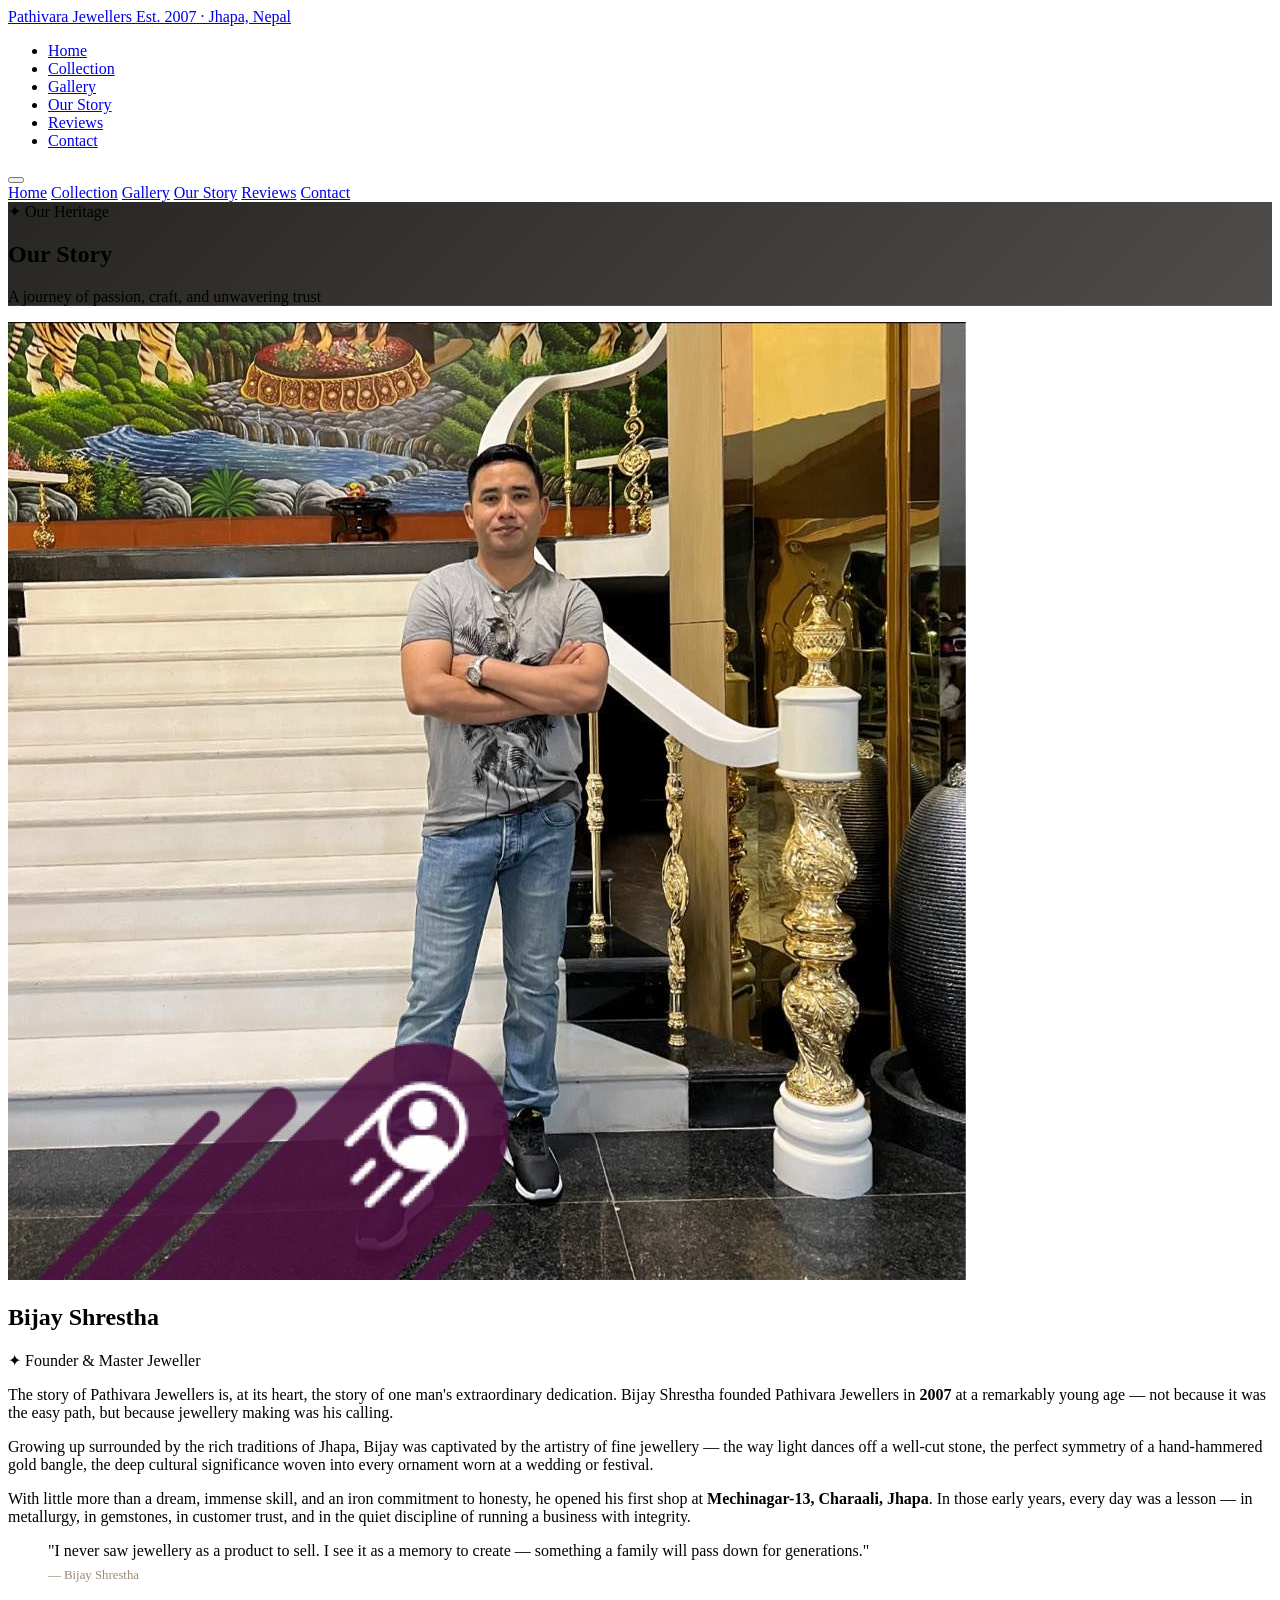
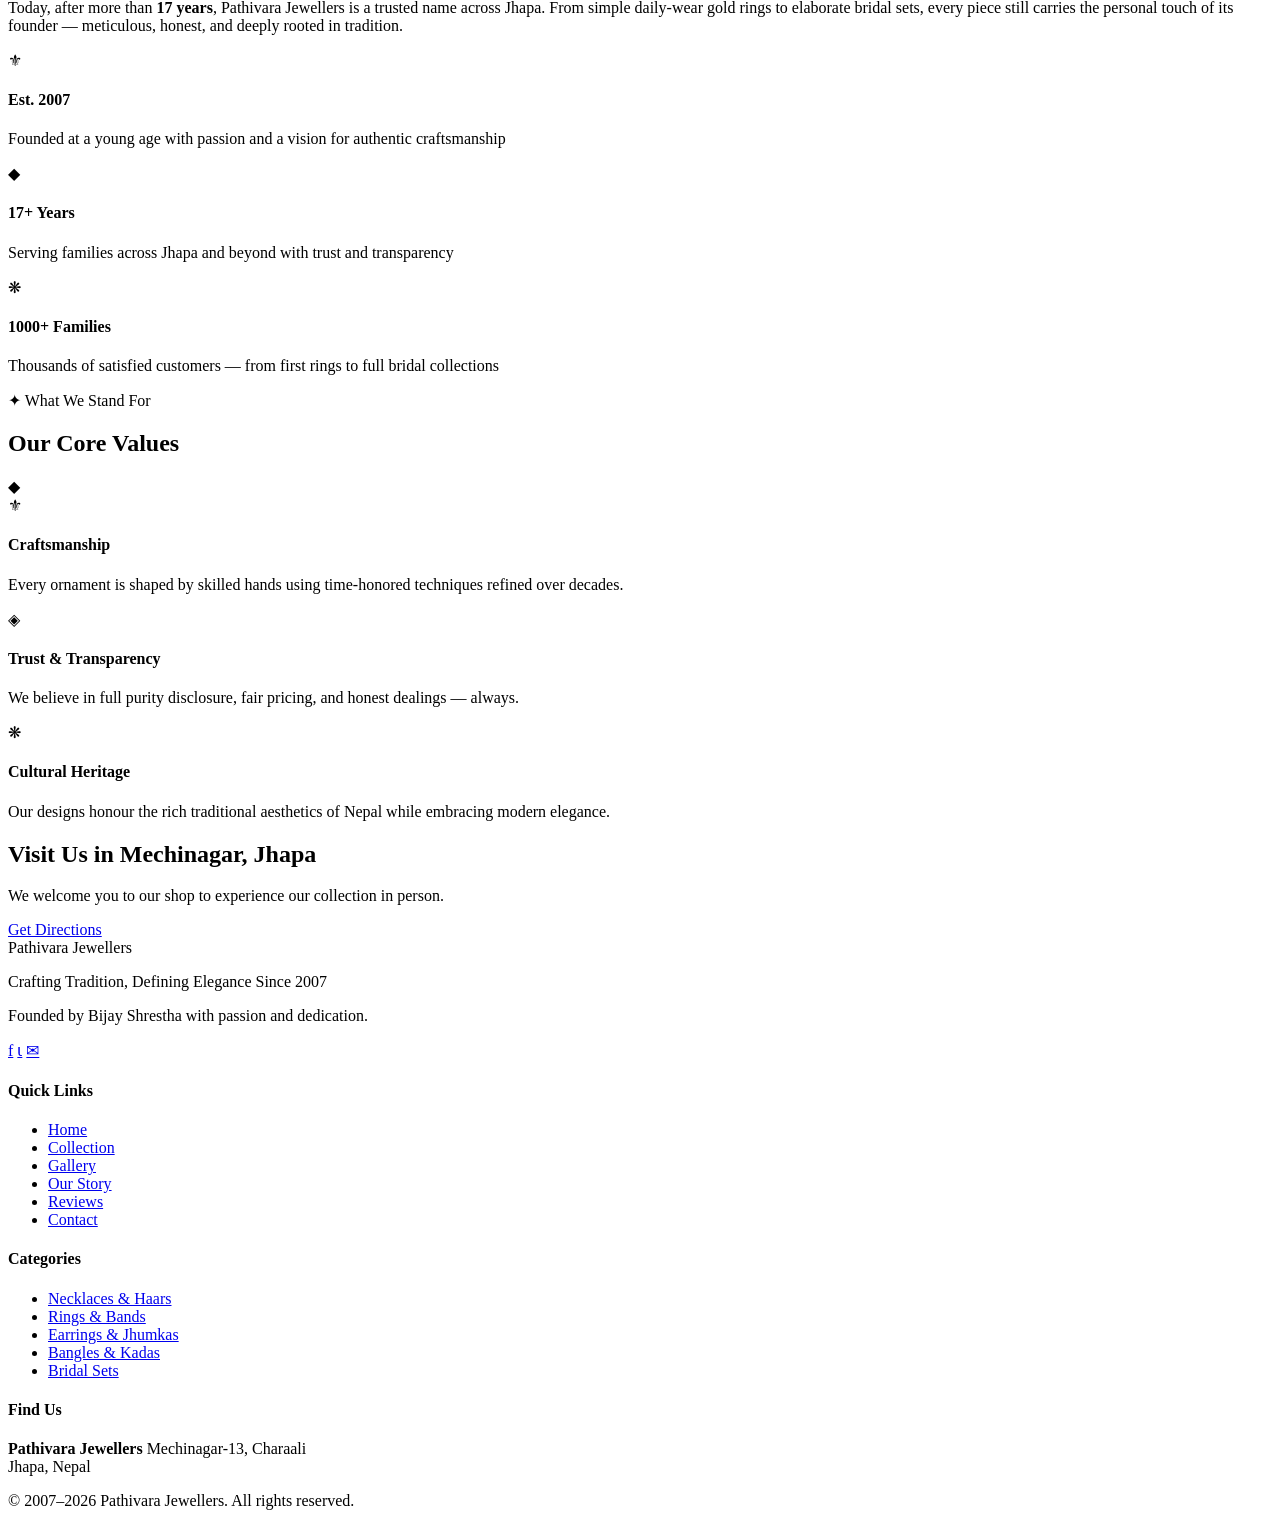
==== about.html @ 56f38c27 "Add files via upload" ====
<!DOCTYPE html>
<html lang="en">
<head>
  <!-- ============================================================
       Pathivara Jewellers — About / Our Story Page
       ============================================================ -->
  <meta charset="UTF-8" />
  <meta name="viewport" content="width=device-width, initial-scale=1.0" />
  <meta name="description" content="The story of Bijay Shrestha and how Pathivara Jewellers was founded with passion in Mechinagar, Jhapa, Nepal." />
  <title>Our Story | Pathivara Jewellers</title>

  <link rel="preconnect" href="https://fonts.googleapis.com" />
  <link rel="preconnect" href="https://fonts.gstatic.com" crossorigin />
  <link href="https://fonts.googleapis.com/css2?family=Cormorant+Garant:ital,wght@0,400;0,600;0,700;1,400;1,600&family=Jost:wght@300;400;500&family=Cinzel:wght@400;500;600&display=swap" rel="stylesheet" />
  <link rel="stylesheet" href="css/styles.css" />
</head>
<body>

  <!-- ── NAVBAR ── -->
  <nav class="navbar" aria-label="Main navigation">
    <div class="nav-inner">
      <a href="index.html" class="nav-logo">
        <span class="logo-main">Pathivara Jewellers</span>
        <span class="logo-sub">Est. 2007 · Jhapa, Nepal</span>
      </a>
      <ul class="nav-links">
        <li><a href="index.html">Home</a></li>
        <li><a href="products.html">Collection</a></li>
        <li><a href="gallery.html">Gallery</a></li>
        <li><a href="about.html" class="active">Our Story</a></li>
        <li><a href="reviews.html">Reviews</a></li>
        <li><a href="contact.html">Contact</a></li>
      </ul>
      <button class="nav-toggle" aria-label="Toggle navigation" aria-expanded="false">
        <span></span><span></span><span></span>
      </button>
    </div>
  </nav>
  <div class="nav-drawer">
    <a href="index.html">Home</a>
    <a href="products.html">Collection</a>
    <a href="gallery.html">Gallery</a>
    <a href="about.html">Our Story</a>
    <a href="reviews.html">Reviews</a>
    <a href="contact.html">Contact</a>
  </div>

  <!-- ── PAGE HERO ── -->
  <section class="page-hero" style="background-image:linear-gradient(135deg,rgba(10,8,5,0.88) 0%,rgba(10,8,5,0.72) 100%),url('https://images.unsplash.com/photo-1573408301185-9519f94815b2?w=1600&auto=format&fit=crop');background-size:cover;background-position:center;">
    <div class="container">
      <span class="page-eyebrow">✦ Our Heritage</span>
      <h1 class="page-title">Our Story</h1>
      <p class="page-subtitle">A journey of passion, craft, and unwavering trust</p>
    </div>
  </section>

  <!-- ── FOUNDER STORY ── -->
  <section class="section">
    <div class="container">
      <div class="about-layout">

        <!-- Image -->
        <div class="about-image-stack reveal">
          <img
            class="img-main"
            src="bijay shrestha.jpg"
            alt="A jewellery craftsman at work"
            loading="lazy"
          />
        </div>

        <!-- Text -->
        <div class="about-text reveal reveal-delay-1">
          <h2>Bijay Shrestha</h2>
          <span class="founder-title">✦ Founder &amp; Master Jeweller</span>

          <p>
            The story of Pathivara Jewellers is, at its heart, the story of one man's extraordinary dedication. Bijay Shrestha founded Pathivara Jewellers in <strong>2007</strong> at a remarkably young age — not because it was the easy path, but because jewellery making was his calling.
          </p>
          <p>
            Growing up surrounded by the rich traditions of Jhapa, Bijay was captivated by the artistry of fine jewellery — the way light dances off a well-cut stone, the perfect symmetry of a hand-hammered gold bangle, the deep cultural significance woven into every ornament worn at a wedding or festival.
          </p>
          <p>
            With little more than a dream, immense skill, and an iron commitment to honesty, he opened his first shop at <strong>Mechinagar-13, Charaali, Jhapa</strong>. In those early years, every day was a lesson — in metallurgy, in gemstones, in customer trust, and in the quiet discipline of running a business with integrity.
          </p>

          <blockquote class="quote-line">
            "I never saw jewellery as a product to sell. I see it as a memory to create — something a family will pass down for generations."
            <cite style="display:block;margin-top:8px;font-size:0.8rem;font-style:normal;color:#9A8A72;">— Bijay Shrestha</cite>
          </blockquote>

          <p>
            Today, after more than <strong>17 years</strong>, Pathivara Jewellers is a trusted name across Jhapa. From simple daily-wear gold rings to elaborate bridal sets, every piece still carries the personal touch of its founder — meticulous, honest, and deeply rooted in tradition.
          </p>
        </div>
      </div>
    </div>
  </section>

  <!-- ── MILESTONE STRIP ── -->
  <div class="intro-strip">
    <div class="container">
      <div class="intro-grid">
        <div class="intro-item reveal">
          <div class="icon">⚜</div>
          <h4>Est. 2007</h4>
          <p>Founded at a young age with passion and a vision for authentic craftsmanship</p>
        </div>
        <div class="intro-item reveal reveal-delay-1">
          <div class="icon">◆</div>
          <h4>17+ Years</h4>
          <p>Serving families across Jhapa and beyond with trust and transparency</p>
        </div>
        <div class="intro-item reveal reveal-delay-2">
          <div class="icon">❋</div>
          <h4>1000+ Families</h4>
          <p>Thousands of satisfied customers — from first rings to full bridal collections</p>
        </div>
      </div>
    </div>
  </div>

  <!-- ── OUR VALUES ── -->
  <section class="section section--ivory">
    <div class="container">
      <div class="section-heading reveal">
        <span class="eyebrow">✦ What We Stand For</span>
        <h2>Our Core Values</h2>
        <div class="divider"><span>◆</span></div>
      </div>

      <div class="values-grid">
        <div class="value-card reveal">
          <div class="icon">⚜</div>
          <h4>Craftsmanship</h4>
          <p>Every ornament is shaped by skilled hands using time-honored techniques refined over decades.</p>
        </div>
        <div class="value-card reveal reveal-delay-1">
          <div class="icon">◈</div>
          <h4>Trust & Transparency</h4>
          <p>We believe in full purity disclosure, fair pricing, and honest dealings — always.</p>
        </div>
        <div class="value-card reveal reveal-delay-2">
          <div class="icon">❋</div>
          <h4>Cultural Heritage</h4>
          <p>Our designs honour the rich traditional aesthetics of Nepal while embracing modern elegance.</p>
        </div>
      </div>
    </div>
  </section>

  <!-- ── CTA ── -->
  <div class="cta-banner">
    <div class="container">
      <h2 class="reveal">Visit Us in Mechinagar, Jhapa</h2>
      <p class="reveal reveal-delay-1">We welcome you to our shop to experience our collection in person.</p>
      <a href="contact.html" class="btn btn-gold reveal reveal-delay-2">Get Directions</a>
    </div>
  </div>

  <!-- ── FOOTER ── -->
  <footer class="footer">
    <div class="container">
      <div class="footer-grid">
        <div class="footer-brand">
          <div class="logo-main">Pathivara Jewellers</div>
          <p class="logo-tagline">Crafting Tradition, Defining Elegance Since 2007</p>
          <p>Founded by Bijay Shrestha with passion and dedication.</p>
          <div class="footer-social">
            <a href="#" class="social-link" aria-label="Facebook">&#x66;</a>
            <a href="#" class="social-link" aria-label="Instagram">&#x269;</a>
            <a href="#" class="social-link" aria-label="WhatsApp">&#x2709;</a>
          </div>
        </div>
        <div class="footer-col">
          <h4>Quick Links</h4>
          <ul>
            <li><a href="index.html">Home</a></li>
            <li><a href="products.html">Collection</a></li>
            <li><a href="gallery.html">Gallery</a></li>
            <li><a href="about.html">Our Story</a></li>
            <li><a href="reviews.html">Reviews</a></li>
            <li><a href="contact.html">Contact</a></li>
          </ul>
        </div>
        <div class="footer-col">
          <h4>Categories</h4>
          <ul>
            <li><a href="products.html">Necklaces &amp; Haars</a></li>
            <li><a href="products.html">Rings &amp; Bands</a></li>
            <li><a href="products.html">Earrings &amp; Jhumkas</a></li>
            <li><a href="products.html">Bangles &amp; Kadas</a></li>
            <li><a href="products.html">Bridal Sets</a></li>
          </ul>
        </div>
        <div class="footer-col">
          <h4>Find Us</h4>
          <address class="footer-address" style="font-style:normal;">
            <strong>Pathivara Jewellers</strong>
            Mechinagar-13, Charaali<br />Jhapa, Nepal
          </address>
        </div>
      </div>
      <div class="footer-bottom">
        <p>&copy; 2007–<span id="year"></span> <span>Pathivara Jewellers</span>. All rights reserved.</p>
      </div>
    </div>
  </footer>

  <script src="js/script.js"></script>
  <script>document.getElementById('year').textContent = new Date().getFullYear();</script>
</body>
</html>
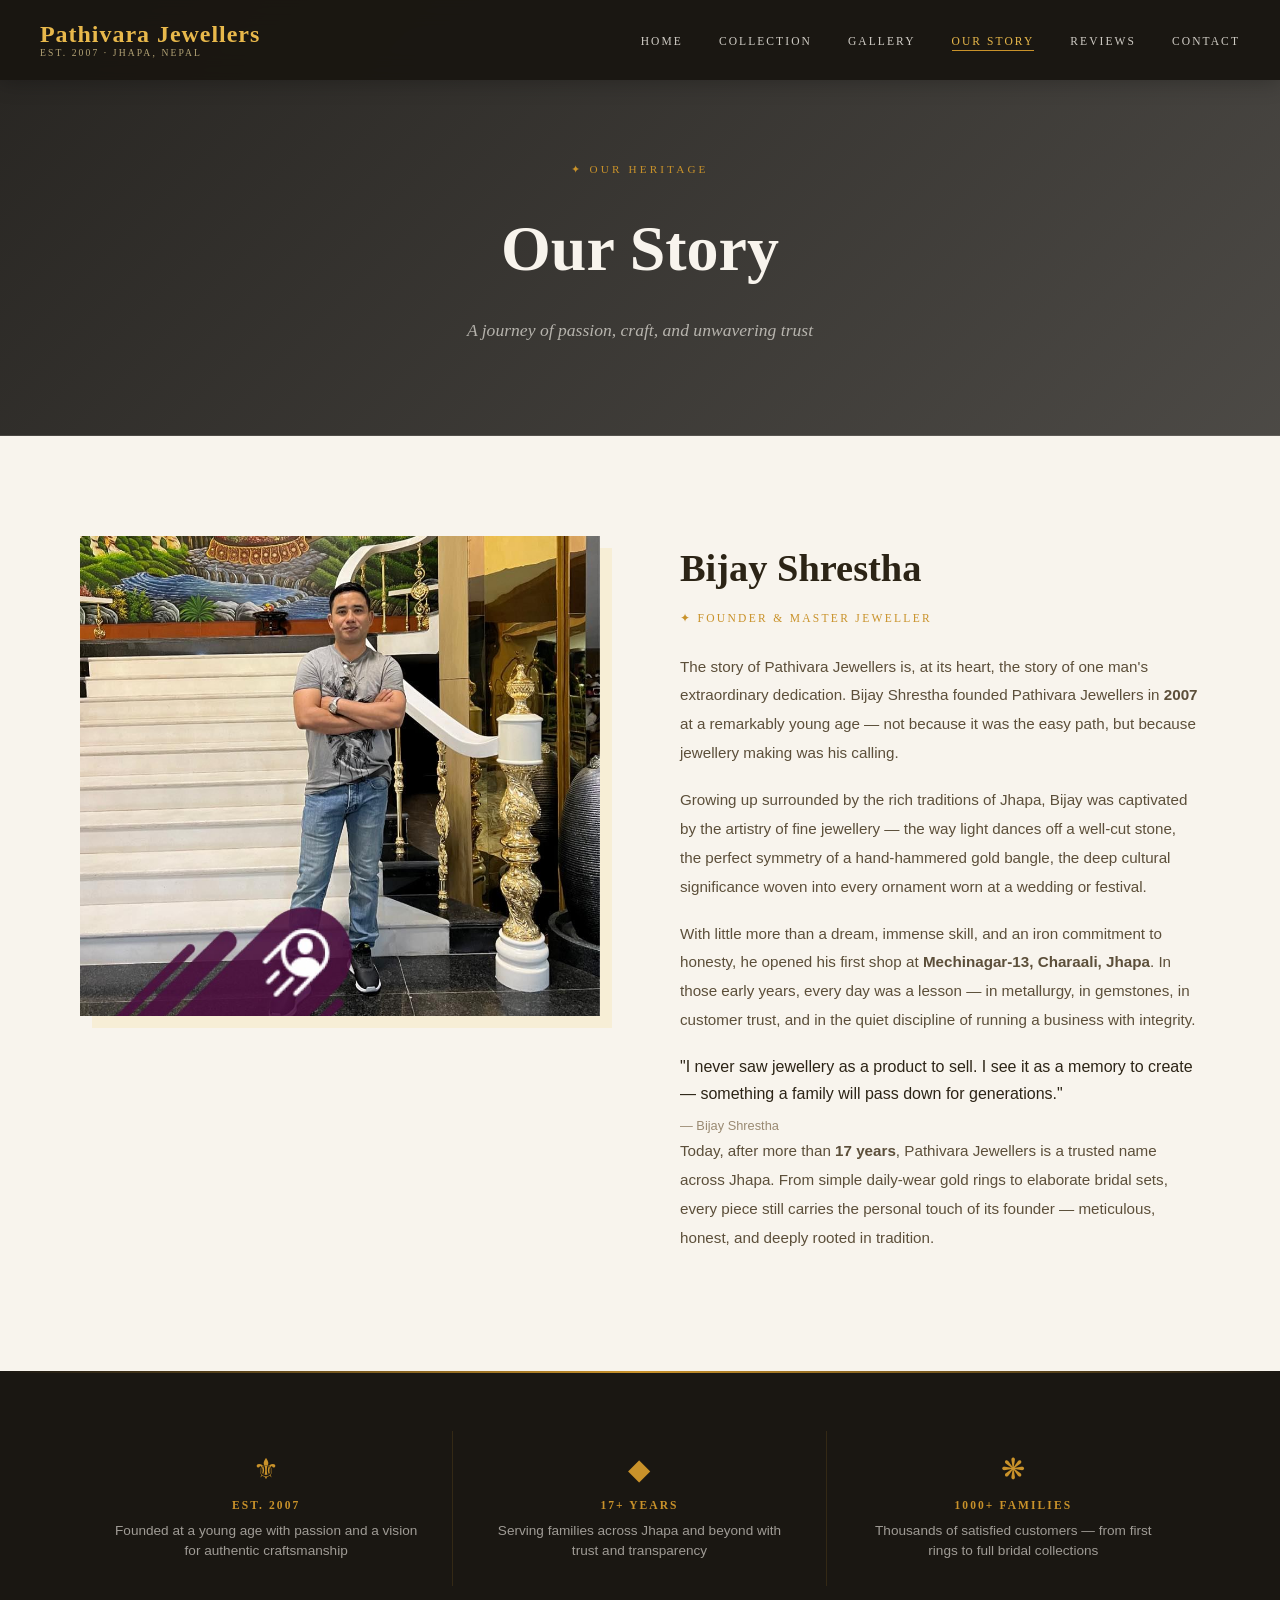
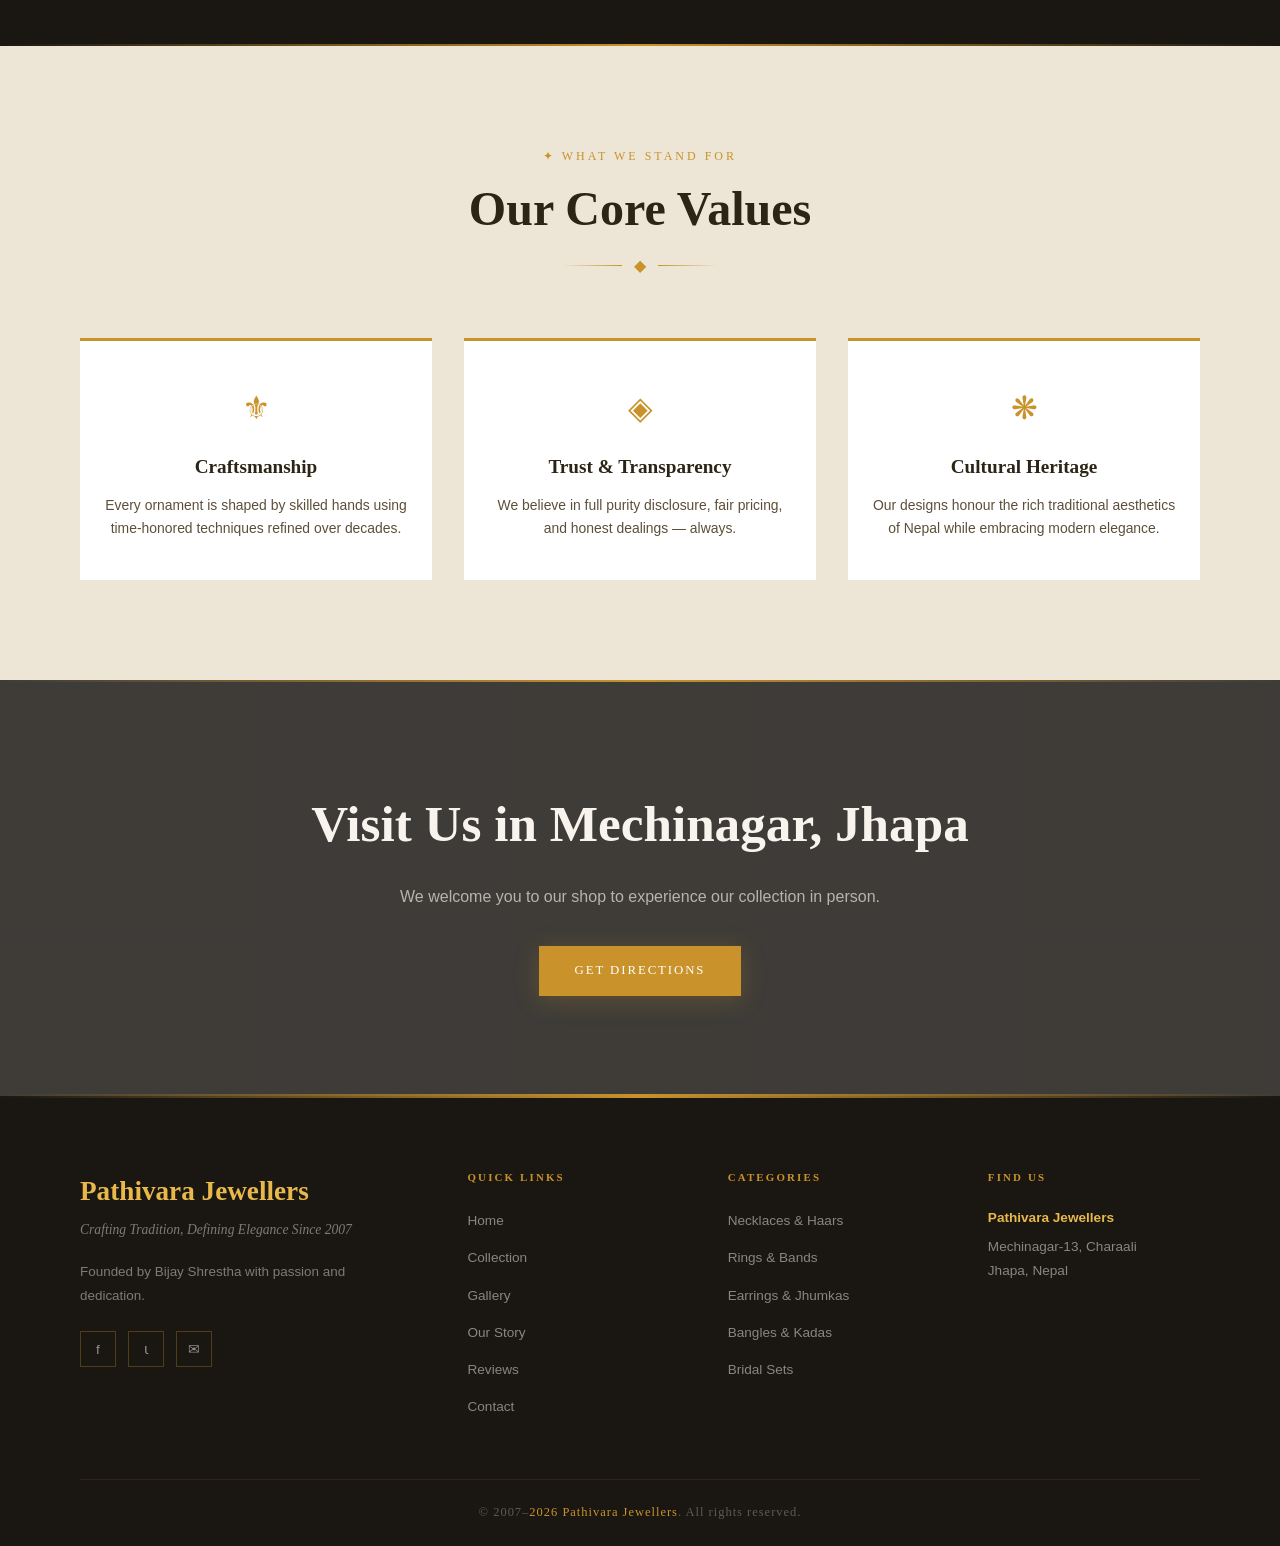
==== commit fdc91cac: "Fix stylesheet and script path references" ====
--- a/about.html
+++ b/about.html
@@ -12,7 +12,7 @@
   <link rel="preconnect" href="https://fonts.googleapis.com" />
   <link rel="preconnect" href="https://fonts.gstatic.com" crossorigin />
   <link href="https://fonts.googleapis.com/css2?family=Cormorant+Garant:ital,wght@0,400;0,600;0,700;1,400;1,600&family=Jost:wght@300;400;500&family=Cinzel:wght@400;500;600&display=swap" rel="stylesheet" />
-  <link rel="stylesheet" href="css/styles.css" />
+  <link rel="stylesheet" href="styles.css" />
 </head>
 <body>
 
@@ -207,7 +207,7 @@
     </div>
   </footer>
 
-  <script src="js/script.js"></script>
+  <script src="script.js"></script>
   <script>document.getElementById('year').textContent = new Date().getFullYear();</script>
 </body>
 </html>
--- a/styles.css
+++ b/styles.css
@@ -0,0 +1,1865 @@
+/* ============================================================
+   Pathivara Jewellers — Main Stylesheet
+   Author: Pathivara Jewellers Web Team
+   Description: Premium jewellery shop design with traditional
+                Nepali aesthetics and modern luxury feel.
+   ============================================================ */
+
+/* ── Google Fonts are imported in HTML <head> ── */
+
+/* ============================================================
+   1. CSS CUSTOM PROPERTIES (Design Tokens)
+   ============================================================ */
+:root {
+  /* Color Palette */
+  --gold:        #C9922A;
+  --gold-light:  #E8B84B;
+  --gold-pale:   #F5DFA0;
+  --gold-muted:  #8A6420;
+  --ivory:       #F8F4ED;
+  --ivory-dark:  #EDE6D6;
+  --charcoal:    #1A1712;
+  --charcoal-mid:#2E2A24;
+  --text-dark:   #2C2416;
+  --text-mid:    #5C4F3A;
+  --text-light:  #9A8A72;
+  --white:       #FFFFFF;
+  --red-accent:  #8B2635;
+
+  /* Typography */
+  --font-display: 'Cormorant Garant', Georgia, serif;
+  --font-body:    'Jost', sans-serif;
+  --font-accent:  'Cinzel', serif;
+
+  /* Spacing */
+  --section-pad: 100px;
+  --container:   1200px;
+
+  /* Transitions */
+  --ease: cubic-bezier(0.25, 0.46, 0.45, 0.94);
+  --slow: 0.6s;
+  --fast: 0.25s;
+
+  /* Shadows */
+  --shadow-sm:  0 2px 12px rgba(0,0,0,0.08);
+  --shadow-md:  0 8px 32px rgba(0,0,0,0.12);
+  --shadow-lg:  0 20px 60px rgba(0,0,0,0.18);
+  --shadow-gold: 0 4px 24px rgba(201,146,42,0.25);
+}
+
+/* ============================================================
+   2. RESET & BASE
+   ============================================================ */
+*, *::before, *::after {
+  box-sizing: border-box;
+  margin: 0;
+  padding: 0;
+}
+
+html {
+  scroll-behavior: smooth;
+  font-size: 16px;
+}
+
+body {
+  font-family: var(--font-body);
+  color: var(--text-dark);
+  background: var(--ivory);
+  line-height: 1.7;
+  overflow-x: hidden;
+}
+
+img {
+  max-width: 100%;
+  display: block;
+}
+
+a {
+  text-decoration: none;
+  color: inherit;
+}
+
+ul {
+  list-style: none;
+}
+
+/* ============================================================
+   3. UTILITY CLASSES
+   ============================================================ */
+.container {
+  max-width: var(--container);
+  margin: 0 auto;
+  padding: 0 40px;
+}
+
+.section {
+  padding: var(--section-pad) 0;
+}
+
+.section--dark {
+  background: var(--charcoal);
+  color: var(--ivory);
+}
+
+.section--ivory {
+  background: var(--ivory-dark);
+}
+
+/* Section Heading Block */
+.section-heading {
+  text-align: center;
+  margin-bottom: 64px;
+}
+
+.section-heading .eyebrow {
+  font-family: var(--font-accent);
+  font-size: 0.75rem;
+  letter-spacing: 0.25em;
+  text-transform: uppercase;
+  color: var(--gold);
+  display: block;
+  margin-bottom: 14px;
+}
+
+.section-heading h2 {
+  font-family: var(--font-display);
+  font-size: clamp(2rem, 4vw, 3rem);
+  font-weight: 600;
+  line-height: 1.2;
+  color: var(--text-dark);
+}
+
+.section--dark .section-heading h2 {
+  color: var(--ivory);
+}
+
+.section-heading .divider {
+  display: flex;
+  align-items: center;
+  justify-content: center;
+  gap: 12px;
+  margin-top: 20px;
+}
+
+.section-heading .divider::before,
+.section-heading .divider::after {
+  content: '';
+  height: 1px;
+  width: 60px;
+  background: linear-gradient(to right, transparent, var(--gold));
+}
+
+.section-heading .divider::after {
+  background: linear-gradient(to left, transparent, var(--gold));
+}
+
+.section-heading .divider span {
+  font-size: 1rem;
+  color: var(--gold);
+  line-height: 1;
+}
+
+/* Buttons */
+.btn {
+  display: inline-flex;
+  align-items: center;
+  gap: 8px;
+  padding: 14px 36px;
+  font-family: var(--font-accent);
+  font-size: 0.8rem;
+  letter-spacing: 0.15em;
+  text-transform: uppercase;
+  font-weight: 500;
+  border: none;
+  transition: all var(--fast) var(--ease);
+  position: relative;
+  overflow: hidden;
+}
+
+.btn::after {
+  content: '';
+  position: absolute;
+  inset: 0;
+  background: rgba(255,255,255,0.1);
+  opacity: 0;
+  transition: opacity var(--fast) var(--ease);
+}
+
+.btn:hover::after {
+  opacity: 1;
+}
+
+.btn-gold {
+  background: var(--gold);
+  color: var(--white);
+  box-shadow: var(--shadow-gold);
+}
+
+.btn-gold:hover {
+  background: var(--gold-muted);
+  transform: translateY(-2px);
+  box-shadow: 0 8px 30px rgba(201,146,42,0.4);
+}
+
+.btn-outline {
+  background: transparent;
+  color: var(--gold);
+  border: 1.5px solid var(--gold);
+}
+
+.btn-outline:hover {
+  background: var(--gold);
+  color: var(--white);
+  transform: translateY(-2px);
+}
+
+.btn-dark {
+  background: var(--charcoal);
+  color: var(--ivory);
+}
+
+.btn-dark:hover {
+  background: var(--charcoal-mid);
+  transform: translateY(-2px);
+}
+
+/* Gold ornament line */
+.ornament-line {
+  display: flex;
+  align-items: center;
+  gap: 16px;
+  margin: 24px 0;
+}
+
+.ornament-line::before,
+.ornament-line::after {
+  content: '';
+  flex: 1;
+  height: 1px;
+  background: linear-gradient(to right, transparent, var(--gold-pale), transparent);
+}
+
+.ornament-line span {
+  color: var(--gold);
+  font-size: 1.1rem;
+}
+
+/* Fade-in on scroll */
+.reveal {
+  opacity: 0;
+  transform: translateY(30px);
+  transition: opacity 0.7s var(--ease), transform 0.7s var(--ease);
+}
+
+.reveal.visible {
+  opacity: 1;
+  transform: translateY(0);
+}
+
+.reveal-delay-1 { transition-delay: 0.1s; }
+.reveal-delay-2 { transition-delay: 0.2s; }
+.reveal-delay-3 { transition-delay: 0.3s; }
+.reveal-delay-4 { transition-delay: 0.4s; }
+
+/* ============================================================
+   4. NAVBAR
+   ============================================================ */
+.navbar {
+  position: fixed;
+  top: 0;
+  left: 0;
+  right: 0;
+  z-index: 1000;
+  padding: 0 40px;
+  transition: background var(--fast) var(--ease),
+              box-shadow var(--fast) var(--ease),
+              padding var(--fast) var(--ease);
+  background: transparent;
+}
+
+.navbar.scrolled {
+  background: rgba(26, 23, 18, 0.97);
+  backdrop-filter: blur(12px);
+  box-shadow: 0 2px 30px rgba(0,0,0,0.3);
+  padding: 0 40px;
+}
+
+/* On non-hero pages, always show dark navbar */
+.navbar.solid {
+  background: rgba(26, 23, 18, 0.98);
+  box-shadow: 0 2px 20px rgba(0,0,0,0.25);
+}
+
+.nav-inner {
+  display: flex;
+  align-items: center;
+  justify-content: space-between;
+  height: 80px;
+  max-width: var(--container);
+  margin: 0 auto;
+}
+
+/* Logo */
+.nav-logo {
+  display: flex;
+  flex-direction: column;
+  line-height: 1;
+}
+
+.nav-logo .logo-main {
+  font-family: var(--font-display);
+  font-size: 1.5rem;
+  font-weight: 700;
+  color: var(--gold-light);
+  letter-spacing: 0.04em;
+}
+
+.nav-logo .logo-sub {
+  font-family: var(--font-accent);
+  font-size: 0.6rem;
+  letter-spacing: 0.22em;
+  text-transform: uppercase;
+  color: var(--gold-pale);
+  opacity: 0.7;
+  margin-top: 2px;
+}
+
+/* Nav Links */
+.nav-links {
+  display: flex;
+  align-items: center;
+  gap: 36px;
+}
+
+.nav-links a {
+  font-family: var(--font-accent);
+  font-size: 0.72rem;
+  letter-spacing: 0.18em;
+  text-transform: uppercase;
+  color: rgba(248,244,237,0.82);
+  transition: color var(--fast) var(--ease);
+  position: relative;
+  padding-bottom: 4px;
+}
+
+.nav-links a::after {
+  content: '';
+  position: absolute;
+  bottom: 0;
+  left: 0;
+  width: 0;
+  height: 1px;
+  background: var(--gold);
+  transition: width var(--fast) var(--ease);
+}
+
+.nav-links a:hover,
+.nav-links a.active {
+  color: var(--gold-light);
+}
+
+.nav-links a:hover::after,
+.nav-links a.active::after {
+  width: 100%;
+}
+
+/* Hamburger */
+.nav-toggle {
+  display: none;
+  flex-direction: column;
+  gap: 5px;
+  background: none;
+  border: none;
+  padding: 4px;
+  cursor: pointer;
+}
+
+.nav-toggle span {
+  display: block;
+  width: 24px;
+  height: 1.5px;
+  background: var(--ivory);
+  transition: all var(--fast) var(--ease);
+  transform-origin: center;
+}
+
+.nav-toggle.open span:nth-child(1) {
+  transform: rotate(45deg) translate(4.5px, 4.5px);
+}
+.nav-toggle.open span:nth-child(2) {
+  opacity: 0;
+}
+.nav-toggle.open span:nth-child(3) {
+  transform: rotate(-45deg) translate(4.5px, -4.5px);
+}
+
+/* Mobile nav drawer */
+.nav-drawer {
+  display: none;
+  position: fixed;
+  top: 80px;
+  left: 0;
+  right: 0;
+  background: rgba(26,23,18,0.98);
+  backdrop-filter: blur(20px);
+  padding: 24px 40px 32px;
+  border-top: 1px solid rgba(201,146,42,0.2);
+  z-index: 999;
+  flex-direction: column;
+  gap: 0;
+}
+
+.nav-drawer.open {
+  display: flex;
+}
+
+.nav-drawer a {
+  font-family: var(--font-accent);
+  font-size: 0.78rem;
+  letter-spacing: 0.18em;
+  text-transform: uppercase;
+  color: rgba(248,244,237,0.82);
+  padding: 14px 0;
+  border-bottom: 1px solid rgba(201,146,42,0.1);
+  transition: color var(--fast) var(--ease);
+}
+
+.nav-drawer a:hover {
+  color: var(--gold-light);
+}
+
+/* ============================================================
+   5. HERO SECTION (index.html)
+   ============================================================ */
+.hero {
+  position: relative;
+  min-height: 100vh;
+  display: flex;
+  align-items: center;
+  justify-content: center;
+  overflow: hidden;
+}
+
+.hero-bg {
+  position: absolute;
+  inset: 0;
+  background:
+    linear-gradient(
+      135deg,
+      rgba(10,8,5,0.85) 0%,
+      rgba(26,23,18,0.7) 50%,
+      rgba(10,8,5,0.85) 100%
+    ),
+    url('https://images.unsplash.com/photo-1617038260897-41a1f14a8ca0?w=1800&auto=format&fit=crop')
+    center / cover no-repeat;
+}
+
+/* Subtle mandala pattern overlay */
+.hero-pattern {
+  position: absolute;
+  inset: 0;
+  background-image: radial-gradient(
+    ellipse at center,
+    rgba(201,146,42,0.04) 0%,
+    transparent 70%
+  );
+  pointer-events: none;
+}
+
+/* Decorative corner ornament */
+.hero-ornament {
+  position: absolute;
+  width: 320px;
+  height: 320px;
+  border: 1px solid rgba(201,146,42,0.15);
+  border-radius: 50%;
+  top: 50%;
+  left: 50%;
+  transform: translate(-50%, -50%);
+  pointer-events: none;
+}
+
+.hero-ornament::before {
+  content: '';
+  position: absolute;
+  inset: 20px;
+  border: 1px solid rgba(201,146,42,0.08);
+  border-radius: 50%;
+}
+
+.hero-content {
+  position: relative;
+  z-index: 2;
+  text-align: center;
+  max-width: 820px;
+  padding: 0 24px;
+}
+
+.hero-eyebrow {
+  font-family: var(--font-accent);
+  font-size: 0.72rem;
+  letter-spacing: 0.35em;
+  text-transform: uppercase;
+  color: var(--gold);
+  display: block;
+  margin-bottom: 24px;
+  opacity: 0;
+  animation: fadeDown 0.8s var(--ease) 0.3s forwards;
+}
+
+.hero h1 {
+  font-family: var(--font-display);
+  font-size: clamp(3rem, 7vw, 5.5rem);
+  font-weight: 600;
+  line-height: 1.08;
+  color: var(--ivory);
+  letter-spacing: -0.01em;
+  margin-bottom: 24px;
+  opacity: 0;
+  animation: fadeUp 0.9s var(--ease) 0.5s forwards;
+}
+
+.hero h1 .gold-word {
+  color: var(--gold-light);
+  font-style: italic;
+}
+
+.hero-tagline {
+  font-family: var(--font-display);
+  font-size: clamp(1rem, 2vw, 1.3rem);
+  color: rgba(248,244,237,0.72);
+  font-style: italic;
+  margin-bottom: 44px;
+  opacity: 0;
+  animation: fadeUp 0.9s var(--ease) 0.7s forwards;
+}
+
+.hero-actions {
+  display: flex;
+  align-items: center;
+  justify-content: center;
+  gap: 20px;
+  flex-wrap: wrap;
+  opacity: 0;
+  animation: fadeUp 0.9s var(--ease) 0.9s forwards;
+}
+
+.hero-scroll {
+  position: absolute;
+  bottom: 40px;
+  left: 50%;
+  transform: translateX(-50%);
+  display: flex;
+  flex-direction: column;
+  align-items: center;
+  gap: 8px;
+  color: rgba(248,244,237,0.5);
+  font-family: var(--font-accent);
+  font-size: 0.6rem;
+  letter-spacing: 0.2em;
+  text-transform: uppercase;
+  z-index: 2;
+  opacity: 0;
+  animation: fadeUp 0.8s var(--ease) 1.2s forwards;
+}
+
+.hero-scroll .scroll-line {
+  width: 1px;
+  height: 40px;
+  background: linear-gradient(to bottom, var(--gold), transparent);
+  animation: scrollPulse 2s ease-in-out infinite;
+}
+
+/* ============================================================
+   6. INTRO / BRAND STRIP
+   ============================================================ */
+.intro-strip {
+  background: var(--charcoal);
+  padding: 60px 0;
+  position: relative;
+  overflow: hidden;
+}
+
+.intro-strip::before {
+  content: '';
+  position: absolute;
+  top: 0;
+  left: 0;
+  right: 0;
+  height: 2px;
+  background: linear-gradient(to right, transparent, var(--gold), transparent);
+}
+
+.intro-strip::after {
+  content: '';
+  position: absolute;
+  bottom: 0;
+  left: 0;
+  right: 0;
+  height: 2px;
+  background: linear-gradient(to right, transparent, var(--gold), transparent);
+}
+
+.intro-grid {
+  display: grid;
+  grid-template-columns: repeat(3, 1fr);
+  gap: 0;
+}
+
+.intro-item {
+  display: flex;
+  flex-direction: column;
+  align-items: center;
+  text-align: center;
+  padding: 24px 32px;
+  border-right: 1px solid rgba(201,146,42,0.15);
+}
+
+.intro-item:last-child {
+  border-right: none;
+}
+
+.intro-item .icon {
+  font-size: 1.8rem;
+  color: var(--gold);
+  margin-bottom: 12px;
+  line-height: 1;
+}
+
+.intro-item h4 {
+  font-family: var(--font-accent);
+  font-size: 0.72rem;
+  letter-spacing: 0.18em;
+  text-transform: uppercase;
+  color: var(--gold);
+  margin-bottom: 6px;
+}
+
+.intro-item p {
+  font-size: 0.85rem;
+  color: rgba(248,244,237,0.6);
+  line-height: 1.5;
+}
+
+/* ============================================================
+   7. BRAND STORY SECTION
+   ============================================================ */
+.brand-story {
+  padding: var(--section-pad) 0;
+}
+
+.story-layout {
+  display: grid;
+  grid-template-columns: 1fr 1fr;
+  gap: 80px;
+  align-items: center;
+}
+
+.story-image-wrap {
+  position: relative;
+}
+
+.story-image-wrap img {
+  width: 100%;
+  height: 520px;
+  object-fit: cover;
+  display: block;
+}
+
+/* Gold frame effect */
+.story-image-wrap::before {
+  content: '';
+  position: absolute;
+  inset: -12px -12px 12px 12px;
+  border: 1px solid rgba(201,146,42,0.35);
+  pointer-events: none;
+  z-index: 0;
+}
+
+.story-image-wrap img {
+  position: relative;
+  z-index: 1;
+}
+
+.story-badge {
+  position: absolute;
+  bottom: -20px;
+  right: -20px;
+  width: 100px;
+  height: 100px;
+  background: var(--gold);
+  border-radius: 50%;
+  display: flex;
+  flex-direction: column;
+  align-items: center;
+  justify-content: center;
+  z-index: 2;
+  box-shadow: var(--shadow-gold);
+}
+
+.story-badge .badge-year {
+  font-family: var(--font-display);
+  font-size: 1.5rem;
+  font-weight: 700;
+  color: var(--charcoal);
+  line-height: 1;
+}
+
+.story-badge .badge-text {
+  font-family: var(--font-accent);
+  font-size: 0.5rem;
+  letter-spacing: 0.1em;
+  text-transform: uppercase;
+  color: var(--charcoal);
+  opacity: 0.75;
+}
+
+.story-text .eyebrow {
+  font-family: var(--font-accent);
+  font-size: 0.72rem;
+  letter-spacing: 0.25em;
+  text-transform: uppercase;
+  color: var(--gold);
+  display: block;
+  margin-bottom: 16px;
+}
+
+.story-text h2 {
+  font-family: var(--font-display);
+  font-size: clamp(2rem, 3.5vw, 2.8rem);
+  font-weight: 600;
+  line-height: 1.2;
+  color: var(--text-dark);
+  margin-bottom: 24px;
+}
+
+.story-text p {
+  color: var(--text-mid);
+  font-size: 0.95rem;
+  line-height: 1.85;
+  margin-bottom: 20px;
+}
+
+.story-text .quote-line {
+  border-left: 3px solid var(--gold);
+  padding-left: 20px;
+  font-family: var(--font-display);
+  font-size: 1.1rem;
+  font-style: italic;
+  color: var(--text-dark);
+  margin: 28px 0;
+}
+
+/* ============================================================
+   8. FEATURED PRODUCTS (Home preview)
+   ============================================================ */
+.featured-products {
+  background: var(--ivory-dark);
+  padding: var(--section-pad) 0;
+}
+
+/* ── Product Grid ── */
+.products-grid {
+  display: grid;
+  grid-template-columns: repeat(auto-fill, minmax(280px, 1fr));
+  gap: 32px;
+}
+
+/* ── Product Card ── */
+.product-card {
+  background: var(--white);
+  overflow: hidden;
+  transition: transform var(--fast) var(--ease),
+              box-shadow var(--fast) var(--ease);
+  position: relative;
+}
+
+.product-card:hover {
+  transform: translateY(-6px);
+  box-shadow: var(--shadow-lg);
+}
+
+.product-card-image {
+  position: relative;
+  overflow: hidden;
+  aspect-ratio: 4/3;
+}
+
+.product-card-image img {
+  width: 100%;
+  height: 100%;
+  object-fit: cover;
+  transition: transform 0.5s var(--ease);
+}
+
+.product-card:hover .product-card-image img {
+  transform: scale(1.06);
+}
+
+.product-card-badge {
+  position: absolute;
+  top: 16px;
+  left: 16px;
+  background: var(--gold);
+  color: var(--white);
+  font-family: var(--font-accent);
+  font-size: 0.6rem;
+  letter-spacing: 0.12em;
+  text-transform: uppercase;
+  padding: 4px 12px;
+}
+
+.product-card-body {
+  padding: 24px;
+  border-top: 1px solid var(--ivory-dark);
+}
+
+.product-card-body h3 {
+  font-family: var(--font-display);
+  font-size: 1.2rem;
+  font-weight: 600;
+  color: var(--text-dark);
+  margin-bottom: 6px;
+}
+
+.product-card-body .product-category {
+  font-family: var(--font-accent);
+  font-size: 0.6rem;
+  letter-spacing: 0.18em;
+  text-transform: uppercase;
+  color: var(--text-light);
+  margin-bottom: 14px;
+}
+
+.product-card-footer {
+  display: flex;
+  align-items: center;
+  justify-content: space-between;
+  margin-top: 16px;
+}
+
+.product-price {
+  font-family: var(--font-display);
+  font-size: 1.4rem;
+  font-weight: 700;
+  color: var(--gold);
+}
+
+.product-price span {
+  font-size: 0.75rem;
+  color: var(--text-light);
+  font-weight: 400;
+}
+
+/* ============================================================
+   9. CTA BANNER
+   ============================================================ */
+.cta-banner {
+  position: relative;
+  padding: 100px 0;
+  overflow: hidden;
+  background:
+    linear-gradient(rgba(10,8,5,0.78), rgba(10,8,5,0.78)),
+    url('https://images.unsplash.com/photo-1635797257074-2a1de9b33a8f?w=1600&auto=format&fit=crop')
+    center / cover no-repeat fixed;
+  text-align: center;
+}
+
+.cta-banner::before {
+  content: '';
+  position: absolute;
+  top: 0; left: 0; right: 0;
+  height: 2px;
+  background: linear-gradient(to right, transparent, var(--gold), transparent);
+}
+
+.cta-banner::after {
+  content: '';
+  position: absolute;
+  bottom: 0; left: 0; right: 0;
+  height: 2px;
+  background: linear-gradient(to right, transparent, var(--gold), transparent);
+}
+
+.cta-banner h2 {
+  font-family: var(--font-display);
+  font-size: clamp(2rem, 4vw, 3.2rem);
+  color: var(--ivory);
+  font-weight: 600;
+  margin-bottom: 16px;
+}
+
+.cta-banner p {
+  color: rgba(248,244,237,0.65);
+  font-size: 1rem;
+  max-width: 500px;
+  margin: 0 auto 36px;
+}
+
+/* ============================================================
+   10. TESTIMONIAL STRIP (Home)
+   ============================================================ */
+.testimonial-strip {
+  padding: var(--section-pad) 0;
+  background: var(--white);
+}
+
+.testimonials-grid {
+  display: grid;
+  grid-template-columns: repeat(auto-fill, minmax(300px, 1fr));
+  gap: 28px;
+}
+
+.testimonial-card {
+  background: var(--ivory);
+  padding: 36px 32px;
+  border-bottom: 3px solid var(--gold);
+  transition: transform var(--fast) var(--ease), box-shadow var(--fast) var(--ease);
+}
+
+.testimonial-card:hover {
+  transform: translateY(-4px);
+  box-shadow: var(--shadow-md);
+}
+
+.testimonial-stars {
+  color: var(--gold);
+  font-size: 0.85rem;
+  letter-spacing: 3px;
+  margin-bottom: 16px;
+}
+
+.testimonial-text {
+  font-family: var(--font-display);
+  font-size: 1rem;
+  font-style: italic;
+  color: var(--text-mid);
+  line-height: 1.7;
+  margin-bottom: 24px;
+}
+
+.testimonial-author {
+  display: flex;
+  align-items: center;
+  gap: 12px;
+}
+
+.author-avatar {
+  width: 44px;
+  height: 44px;
+  border-radius: 50%;
+  background: var(--gold-pale);
+  display: flex;
+  align-items: center;
+  justify-content: center;
+  font-family: var(--font-display);
+  font-size: 1.1rem;
+  font-weight: 700;
+  color: var(--gold-muted);
+  flex-shrink: 0;
+}
+
+.author-info .name {
+  font-family: var(--font-accent);
+  font-size: 0.75rem;
+  letter-spacing: 0.12em;
+  text-transform: uppercase;
+  color: var(--text-dark);
+}
+
+.author-info .location {
+  font-size: 0.8rem;
+  color: var(--text-light);
+}
+
+/* ============================================================
+   11. GALLERY GRID
+   ============================================================ */
+.gallery-grid {
+  display: grid;
+  grid-template-columns: repeat(3, 1fr);
+  gap: 16px;
+}
+
+.gallery-item {
+  position: relative;
+  overflow: hidden;
+  aspect-ratio: 1;
+}
+
+.gallery-item img {
+  width: 100%;
+  height: 100%;
+  object-fit: cover;
+  transition: transform 0.5s var(--ease);
+}
+
+.gallery-overlay {
+  position: absolute;
+  inset: 0;
+  background: rgba(26,23,18,0.6);
+  display: flex;
+  align-items: center;
+  justify-content: center;
+  opacity: 0;
+  transition: opacity var(--fast) var(--ease);
+}
+
+.gallery-overlay span {
+  color: var(--gold-light);
+  font-size: 1.6rem;
+}
+
+.gallery-item:hover img {
+  transform: scale(1.08);
+}
+
+.gallery-item:hover .gallery-overlay {
+  opacity: 1;
+}
+
+/* Large gallery item (first item spans 2) */
+.gallery-item.large {
+  grid-column: span 2;
+  aspect-ratio: 2/1;
+}
+
+/* ============================================================
+   12. ABOUT PAGE
+   ============================================================ */
+.page-hero {
+  position: relative;
+  padding: 160px 0 90px;
+  background:
+    linear-gradient(135deg, rgba(10,8,5,0.88) 0%, rgba(10,8,5,0.7) 100%),
+    url('https://images.unsplash.com/photo-1599643478518-a784e5dc4c8f?w=1600&auto=format&fit=crop')
+    center / cover no-repeat;
+  text-align: center;
+  overflow: hidden;
+}
+
+.page-hero .page-title {
+  font-family: var(--font-display);
+  font-size: clamp(2.5rem, 5vw, 4rem);
+  font-weight: 600;
+  color: var(--ivory);
+  margin-bottom: 12px;
+}
+
+.page-hero .page-subtitle {
+  font-family: var(--font-display);
+  font-size: 1.1rem;
+  font-style: italic;
+  color: rgba(248,244,237,0.65);
+}
+
+.page-hero .page-eyebrow {
+  font-family: var(--font-accent);
+  font-size: 0.7rem;
+  letter-spacing: 0.28em;
+  text-transform: uppercase;
+  color: var(--gold);
+  display: block;
+  margin-bottom: 16px;
+}
+
+/* About content */
+.about-layout {
+  display: grid;
+  grid-template-columns: 1fr 1fr;
+  gap: 80px;
+  align-items: start;
+}
+
+.about-image-stack {
+  position: relative;
+}
+
+.about-image-stack .img-main {
+  width: 100%;
+  height: 480px;
+  object-fit: cover;
+  position: relative;
+  z-index: 1;
+}
+
+.about-image-stack::before {
+  content: '';
+  position: absolute;
+  inset: 12px -12px -12px 12px;
+  background: var(--gold-pale);
+  opacity: 0.3;
+  z-index: 0;
+}
+
+.about-text h2 {
+  font-family: var(--font-display);
+  font-size: 2.4rem;
+  font-weight: 600;
+  color: var(--text-dark);
+  margin-bottom: 8px;
+}
+
+.about-text .founder-title {
+  font-family: var(--font-accent);
+  font-size: 0.72rem;
+  letter-spacing: 0.2em;
+  text-transform: uppercase;
+  color: var(--gold);
+  display: block;
+  margin-bottom: 24px;
+}
+
+.about-text p {
+  color: var(--text-mid);
+  line-height: 1.9;
+  margin-bottom: 18px;
+  font-size: 0.95rem;
+}
+
+/* Values grid */
+.values-grid {
+  display: grid;
+  grid-template-columns: repeat(3, 1fr);
+  gap: 32px;
+  margin-top: 60px;
+}
+
+.value-card {
+  text-align: center;
+  padding: 40px 24px;
+  background: var(--white);
+  border-top: 3px solid var(--gold);
+  transition: transform var(--fast) var(--ease);
+}
+
+.value-card:hover {
+  transform: translateY(-4px);
+}
+
+.value-card .icon {
+  font-size: 2rem;
+  color: var(--gold);
+  margin-bottom: 16px;
+}
+
+.value-card h4 {
+  font-family: var(--font-display);
+  font-size: 1.2rem;
+  font-weight: 600;
+  margin-bottom: 10px;
+  color: var(--text-dark);
+}
+
+.value-card p {
+  font-size: 0.87rem;
+  color: var(--text-mid);
+  line-height: 1.65;
+}
+
+/* ============================================================
+   13. REVIEWS PAGE
+   ============================================================ */
+.reviews-grid {
+  display: grid;
+  grid-template-columns: repeat(auto-fill, minmax(340px, 1fr));
+  gap: 32px;
+}
+
+.review-card {
+  background: var(--white);
+  padding: 40px 36px;
+  position: relative;
+  transition: box-shadow var(--fast) var(--ease), transform var(--fast) var(--ease);
+  border: 1px solid var(--ivory-dark);
+}
+
+.review-card:hover {
+  box-shadow: var(--shadow-md);
+  transform: translateY(-4px);
+}
+
+.review-card::before {
+  content: '\201C';
+  position: absolute;
+  top: 20px;
+  left: 28px;
+  font-family: var(--font-display);
+  font-size: 5rem;
+  color: var(--gold-pale);
+  line-height: 1;
+  font-weight: 700;
+}
+
+.review-stars {
+  color: var(--gold);
+  font-size: 0.9rem;
+  letter-spacing: 4px;
+  margin-bottom: 16px;
+  margin-top: 12px;
+}
+
+.review-text {
+  font-family: var(--font-display);
+  font-size: 1rem;
+  font-style: italic;
+  color: var(--text-mid);
+  line-height: 1.75;
+  margin-bottom: 28px;
+}
+
+.review-author-block {
+  display: flex;
+  align-items: center;
+  gap: 14px;
+  padding-top: 20px;
+  border-top: 1px solid var(--ivory-dark);
+}
+
+.review-avatar {
+  width: 48px;
+  height: 48px;
+  border-radius: 50%;
+  background: var(--gold-pale);
+  display: flex;
+  align-items: center;
+  justify-content: center;
+  font-family: var(--font-display);
+  font-size: 1.2rem;
+  font-weight: 700;
+  color: var(--gold-muted);
+  flex-shrink: 0;
+}
+
+.review-meta .reviewer-name {
+  font-family: var(--font-accent);
+  font-size: 0.75rem;
+  letter-spacing: 0.12em;
+  text-transform: uppercase;
+  color: var(--text-dark);
+  font-weight: 600;
+  display: block;
+}
+
+.review-meta .reviewer-detail {
+  font-size: 0.82rem;
+  color: var(--text-light);
+}
+
+/* Rating summary bar */
+.rating-summary {
+  background: var(--charcoal);
+  padding: 60px 0;
+  text-align: center;
+}
+
+.rating-big {
+  font-family: var(--font-display);
+  font-size: 5rem;
+  font-weight: 700;
+  color: var(--gold);
+  line-height: 1;
+  display: block;
+}
+
+.rating-stars-big {
+  color: var(--gold);
+  font-size: 1.4rem;
+  letter-spacing: 6px;
+  margin: 12px 0 8px;
+}
+
+.rating-count {
+  color: rgba(248,244,237,0.5);
+  font-family: var(--font-accent);
+  font-size: 0.7rem;
+  letter-spacing: 0.18em;
+  text-transform: uppercase;
+}
+
+/* ============================================================
+   14. CONTACT PAGE
+   ============================================================ */
+.contact-layout {
+  display: grid;
+  grid-template-columns: 1fr 1.4fr;
+  gap: 60px;
+  align-items: start;
+}
+
+.contact-info h3 {
+  font-family: var(--font-display);
+  font-size: 1.8rem;
+  font-weight: 600;
+  color: var(--text-dark);
+  margin-bottom: 20px;
+}
+
+.contact-info p {
+  color: var(--text-mid);
+  line-height: 1.8;
+  margin-bottom: 36px;
+}
+
+.contact-details {
+  display: flex;
+  flex-direction: column;
+  gap: 20px;
+}
+
+.contact-detail-item {
+  display: flex;
+  gap: 16px;
+  align-items: flex-start;
+}
+
+.contact-detail-item .detail-icon {
+  width: 44px;
+  height: 44px;
+  border-radius: 50%;
+  background: var(--gold-pale);
+  display: flex;
+  align-items: center;
+  justify-content: center;
+  font-size: 1rem;
+  flex-shrink: 0;
+  color: var(--gold-muted);
+}
+
+.contact-detail-item .detail-text .label {
+  font-family: var(--font-accent);
+  font-size: 0.65rem;
+  letter-spacing: 0.18em;
+  text-transform: uppercase;
+  color: var(--gold);
+  display: block;
+  margin-bottom: 2px;
+}
+
+.contact-detail-item .detail-text p {
+  color: var(--text-dark);
+  font-size: 0.9rem;
+  margin-bottom: 0;
+}
+
+/* Contact Form */
+.contact-form-wrap {
+  background: var(--white);
+  padding: 48px 44px;
+  box-shadow: var(--shadow-md);
+}
+
+.contact-form-wrap h3 {
+  font-family: var(--font-display);
+  font-size: 1.6rem;
+  font-weight: 600;
+  color: var(--text-dark);
+  margin-bottom: 32px;
+}
+
+.form-group {
+  margin-bottom: 24px;
+}
+
+.form-group label {
+  display: block;
+  font-family: var(--font-accent);
+  font-size: 0.65rem;
+  letter-spacing: 0.18em;
+  text-transform: uppercase;
+  color: var(--text-mid);
+  margin-bottom: 8px;
+}
+
+.form-group input,
+.form-group textarea,
+.form-group select {
+  width: 100%;
+  padding: 14px 18px;
+  background: var(--ivory);
+  border: 1px solid var(--ivory-dark);
+  font-family: var(--font-body);
+  font-size: 0.9rem;
+  color: var(--text-dark);
+  outline: none;
+  transition: border-color var(--fast) var(--ease),
+              box-shadow var(--fast) var(--ease);
+  appearance: none;
+}
+
+.form-group input:focus,
+.form-group textarea:focus,
+.form-group select:focus {
+  border-color: var(--gold);
+  box-shadow: 0 0 0 3px rgba(201,146,42,0.1);
+}
+
+.form-group textarea {
+  height: 140px;
+  resize: vertical;
+}
+
+.form-row {
+  display: grid;
+  grid-template-columns: 1fr 1fr;
+  gap: 20px;
+}
+
+/* Form success message */
+.form-success {
+  display: none;
+  text-align: center;
+  padding: 28px;
+  background: rgba(201,146,42,0.08);
+  border: 1px solid rgba(201,146,42,0.25);
+}
+
+.form-success .success-icon {
+  font-size: 2.5rem;
+  color: var(--gold);
+  display: block;
+  margin-bottom: 12px;
+}
+
+.form-success p {
+  color: var(--text-dark);
+  font-family: var(--font-display);
+  font-size: 1rem;
+  font-style: italic;
+}
+
+/* ============================================================
+   15. PRODUCT PAGE (Individual)
+   ============================================================ */
+.product-detail-layout {
+  display: grid;
+  grid-template-columns: 1fr 1fr;
+  gap: 70px;
+  align-items: start;
+  padding-top: 40px;
+}
+
+.product-detail-image {
+  position: sticky;
+  top: 100px;
+}
+
+.product-detail-image .main-img {
+  width: 100%;
+  aspect-ratio: 1;
+  object-fit: cover;
+}
+
+.product-thumbs {
+  display: grid;
+  grid-template-columns: repeat(4, 1fr);
+  gap: 10px;
+  margin-top: 12px;
+}
+
+.product-thumbs img {
+  width: 100%;
+  aspect-ratio: 1;
+  object-fit: cover;
+  opacity: 0.65;
+  transition: opacity var(--fast);
+}
+
+.product-thumbs img:hover,
+.product-thumbs img.active {
+  opacity: 1;
+  outline: 2px solid var(--gold);
+}
+
+.product-detail-info .product-detail-category {
+  font-family: var(--font-accent);
+  font-size: 0.7rem;
+  letter-spacing: 0.25em;
+  text-transform: uppercase;
+  color: var(--gold);
+  display: block;
+  margin-bottom: 12px;
+}
+
+.product-detail-info h1 {
+  font-family: var(--font-display);
+  font-size: clamp(1.8rem, 3vw, 2.6rem);
+  font-weight: 600;
+  color: var(--text-dark);
+  line-height: 1.2;
+  margin-bottom: 20px;
+}
+
+.product-detail-price {
+  font-family: var(--font-display);
+  font-size: 2.2rem;
+  font-weight: 700;
+  color: var(--gold);
+  margin-bottom: 28px;
+}
+
+.product-detail-price .currency {
+  font-size: 1.2rem;
+  vertical-align: super;
+}
+
+.product-detail-divider {
+  height: 1px;
+  background: var(--ivory-dark);
+  margin: 28px 0;
+}
+
+.product-detail-description p {
+  color: var(--text-mid);
+  line-height: 1.85;
+  font-size: 0.95rem;
+  margin-bottom: 16px;
+}
+
+.product-specs {
+  display: grid;
+  grid-template-columns: 1fr 1fr;
+  gap: 16px;
+  margin: 28px 0;
+}
+
+.spec-item .spec-label {
+  font-family: var(--font-accent);
+  font-size: 0.6rem;
+  letter-spacing: 0.18em;
+  text-transform: uppercase;
+  color: var(--text-light);
+  display: block;
+  margin-bottom: 2px;
+}
+
+.spec-item .spec-value {
+  font-size: 0.9rem;
+  color: var(--text-dark);
+  font-weight: 500;
+}
+
+.product-actions {
+  display: flex;
+  gap: 14px;
+  flex-wrap: wrap;
+  margin-top: 32px;
+}
+
+/* Back button */
+.back-link {
+  display: inline-flex;
+  align-items: center;
+  gap: 8px;
+  font-family: var(--font-accent);
+  font-size: 0.68rem;
+  letter-spacing: 0.18em;
+  text-transform: uppercase;
+  color: var(--text-mid);
+  margin-bottom: 40px;
+  transition: color var(--fast) var(--ease);
+}
+
+.back-link:hover {
+  color: var(--gold);
+}
+
+/* ============================================================
+   16. PRODUCTS PAGE
+   ============================================================ */
+.products-filter {
+  display: flex;
+  align-items: center;
+  gap: 12px;
+  flex-wrap: wrap;
+  margin-bottom: 48px;
+  justify-content: center;
+}
+
+.filter-btn {
+  padding: 9px 24px;
+  font-family: var(--font-accent);
+  font-size: 0.65rem;
+  letter-spacing: 0.15em;
+  text-transform: uppercase;
+  background: transparent;
+  border: 1px solid var(--ivory-dark);
+  color: var(--text-mid);
+  transition: all var(--fast) var(--ease);
+}
+
+.filter-btn:hover,
+.filter-btn.active {
+  background: var(--gold);
+  border-color: var(--gold);
+  color: var(--white);
+}
+
+/* ============================================================
+   17. GALLERY PAGE
+   ============================================================ */
+.gallery-masonry {
+  columns: 3;
+  column-gap: 20px;
+}
+
+.gallery-masonry .gallery-piece {
+  break-inside: avoid;
+  margin-bottom: 20px;
+  position: relative;
+  overflow: hidden;
+}
+
+.gallery-masonry .gallery-piece img {
+  width: 100%;
+  display: block;
+  transition: transform 0.5s var(--ease);
+}
+
+.gallery-masonry .gallery-piece:hover img {
+  transform: scale(1.05);
+}
+
+.gallery-piece-overlay {
+  position: absolute;
+  inset: 0;
+  background: linear-gradient(to top, rgba(10,8,5,0.6) 0%, transparent 50%);
+  opacity: 0;
+  transition: opacity var(--fast) var(--ease);
+  display: flex;
+  align-items: flex-end;
+  padding: 20px;
+}
+
+.gallery-piece:hover .gallery-piece-overlay {
+  opacity: 1;
+}
+
+.gallery-piece-overlay .piece-label {
+  font-family: var(--font-display);
+  font-size: 0.95rem;
+  font-style: italic;
+  color: var(--ivory);
+}
+
+/* ============================================================
+   18. FOOTER
+   ============================================================ */
+.footer {
+  background: var(--charcoal);
+  padding: 72px 0 0;
+  position: relative;
+}
+
+.footer::before {
+  content: '';
+  position: absolute;
+  top: 0; left: 0; right: 0;
+  height: 2px;
+  background: linear-gradient(to right, transparent, var(--gold), transparent);
+}
+
+.footer-grid {
+  display: grid;
+  grid-template-columns: 1.6fr 1fr 1fr 1fr;
+  gap: 48px;
+  padding-bottom: 60px;
+  border-bottom: 1px solid rgba(201,146,42,0.12);
+}
+
+.footer-brand .logo-main {
+  font-family: var(--font-display);
+  font-size: 1.7rem;
+  font-weight: 700;
+  color: var(--gold-light);
+}
+
+.footer-brand .logo-tagline {
+  font-family: var(--font-display);
+  font-style: italic;
+  font-size: 0.85rem;
+  color: rgba(248,244,237,0.45);
+  margin: 6px 0 20px;
+  line-height: 1.5;
+}
+
+.footer-brand p {
+  color: rgba(248,244,237,0.45);
+  font-size: 0.84rem;
+  line-height: 1.75;
+  max-width: 280px;
+  margin-bottom: 24px;
+}
+
+.footer-social {
+  display: flex;
+  gap: 12px;
+}
+
+.social-link {
+  width: 36px;
+  height: 36px;
+  border: 1px solid rgba(201,146,42,0.3);
+  display: flex;
+  align-items: center;
+  justify-content: center;
+  color: rgba(248,244,237,0.55);
+  font-size: 0.85rem;
+  transition: all var(--fast) var(--ease);
+}
+
+.social-link:hover {
+  border-color: var(--gold);
+  color: var(--gold);
+  background: rgba(201,146,42,0.08);
+}
+
+.footer-col h4 {
+  font-family: var(--font-accent);
+  font-size: 0.68rem;
+  letter-spacing: 0.2em;
+  text-transform: uppercase;
+  color: var(--gold);
+  margin-bottom: 20px;
+}
+
+.footer-col ul {
+  display: flex;
+  flex-direction: column;
+  gap: 10px;
+}
+
+.footer-col ul li a {
+  color: rgba(248,244,237,0.5);
+  font-size: 0.85rem;
+  transition: color var(--fast) var(--ease);
+}
+
+.footer-col ul li a:hover {
+  color: var(--gold-light);
+}
+
+.footer-col .footer-address {
+  color: rgba(248,244,237,0.5);
+  font-size: 0.85rem;
+  line-height: 1.8;
+}
+
+.footer-col .footer-address strong {
+  color: var(--gold-light);
+  display: block;
+  margin-bottom: 4px;
+}
+
+.footer-bottom {
+  padding: 22px 0;
+  text-align: center;
+}
+
+.footer-bottom p {
+  color: rgba(248,244,237,0.3);
+  font-size: 0.78rem;
+  font-family: var(--font-accent);
+  letter-spacing: 0.08em;
+}
+
+.footer-bottom span {
+  color: var(--gold);
+}
+
+/* ============================================================
+   19. ANIMATIONS (Keyframes)
+   ============================================================ */
+@keyframes fadeUp {
+  from { opacity: 0; transform: translateY(28px); }
+  to   { opacity: 1; transform: translateY(0); }
+}
+
+@keyframes fadeDown {
+  from { opacity: 0; transform: translateY(-18px); }
+  to   { opacity: 1; transform: translateY(0); }
+}
+
+@keyframes fadeIn {
+  from { opacity: 0; }
+  to   { opacity: 1; }
+}
+
+@keyframes scrollPulse {
+  0%, 100% { transform: scaleY(1); opacity: 0.7; }
+  50%       { transform: scaleY(0.6); opacity: 0.3; }
+}
+
+/* ============================================================
+   20. RESPONSIVE DESIGN
+   ============================================================ */
+@media (max-width: 1024px) {
+  :root { --section-pad: 72px; }
+
+  .container { padding: 0 28px; }
+
+  .story-layout,
+  .about-layout,
+  .contact-layout,
+  .product-detail-layout { grid-template-columns: 1fr; gap: 48px; }
+
+  .story-image-wrap { max-width: 520px; margin: 0 auto; }
+
+  .about-image-stack { max-width: 480px; }
+
+  .product-detail-image { position: static; }
+
+  .footer-grid { grid-template-columns: 1fr 1fr; gap: 36px; }
+
+  .gallery-masonry { columns: 2; }
+
+  .gallery-grid { grid-template-columns: repeat(2, 1fr); }
+
+  .gallery-item.large { grid-column: span 2; }
+
+  .values-grid { grid-template-columns: repeat(2, 1fr); }
+}
+
+@media (max-width: 768px) {
+  :root { --section-pad: 60px; }
+
+  .container { padding: 0 20px; }
+
+  .nav-links { display: none; }
+  .nav-toggle { display: flex; }
+
+  .hero h1 { font-size: 2.6rem; }
+
+  .intro-grid { grid-template-columns: 1fr; }
+  .intro-item { border-right: none; border-bottom: 1px solid rgba(201,146,42,0.15); }
+  .intro-item:last-child { border-bottom: none; }
+
+  .products-grid { grid-template-columns: repeat(2, 1fr); gap: 20px; }
+
+  .reviews-grid { grid-template-columns: 1fr; }
+
+  .contact-form-wrap { padding: 32px 24px; }
+
+  .form-row { grid-template-columns: 1fr; }
+
+  .footer-grid { grid-template-columns: 1fr; gap: 36px; }
+
+  .values-grid { grid-template-columns: 1fr; }
+
+  .gallery-masonry { columns: 1; }
+
+  .gallery-grid { grid-template-columns: 1fr; }
+  .gallery-item.large { grid-column: span 1; aspect-ratio: 1; }
+
+  .product-detail-layout { gap: 32px; }
+
+  .product-specs { grid-template-columns: 1fr; }
+}
+
+@media (max-width: 480px) {
+  .products-grid { grid-template-columns: 1fr; }
+  .hero h1 { font-size: 2.2rem; }
+  .hero-actions { flex-direction: column; align-items: stretch; text-align: center; }
+  .btn { justify-content: center; }
+  .navbar { padding: 0 20px; }
+}
